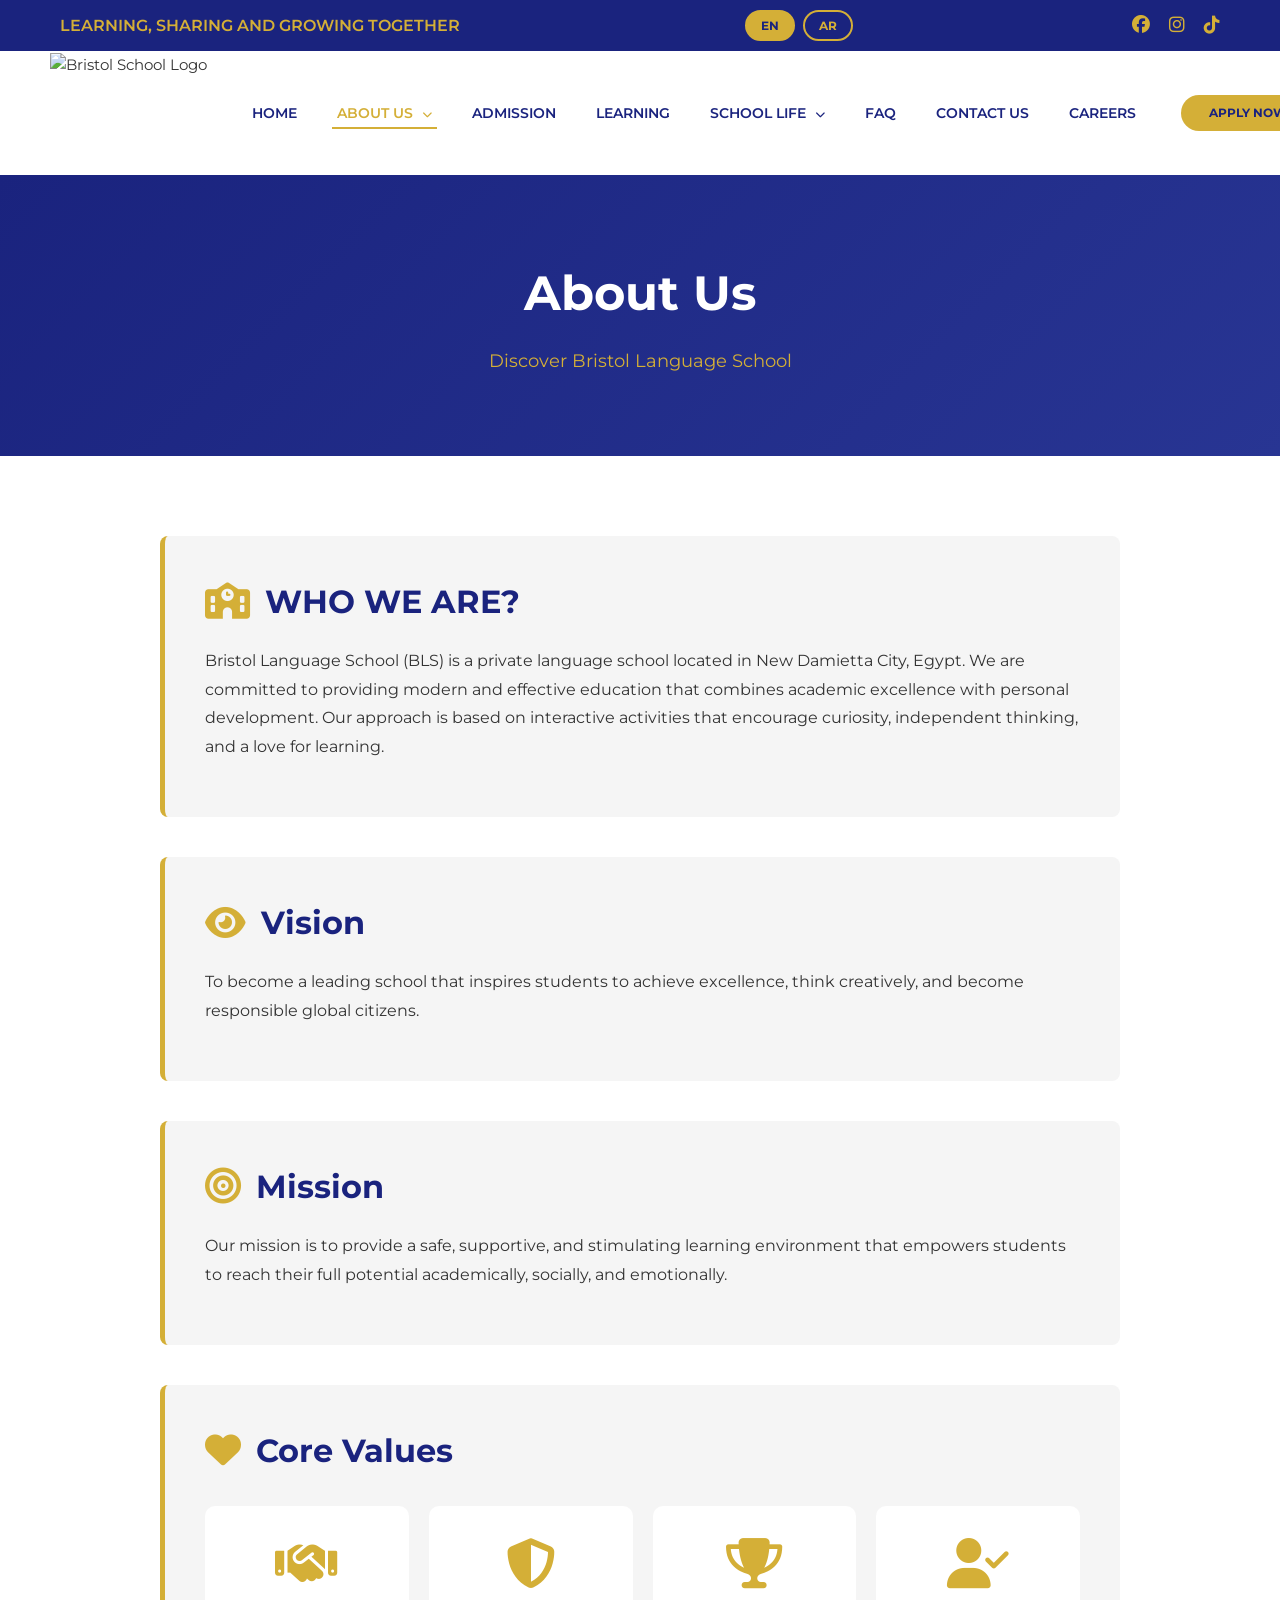
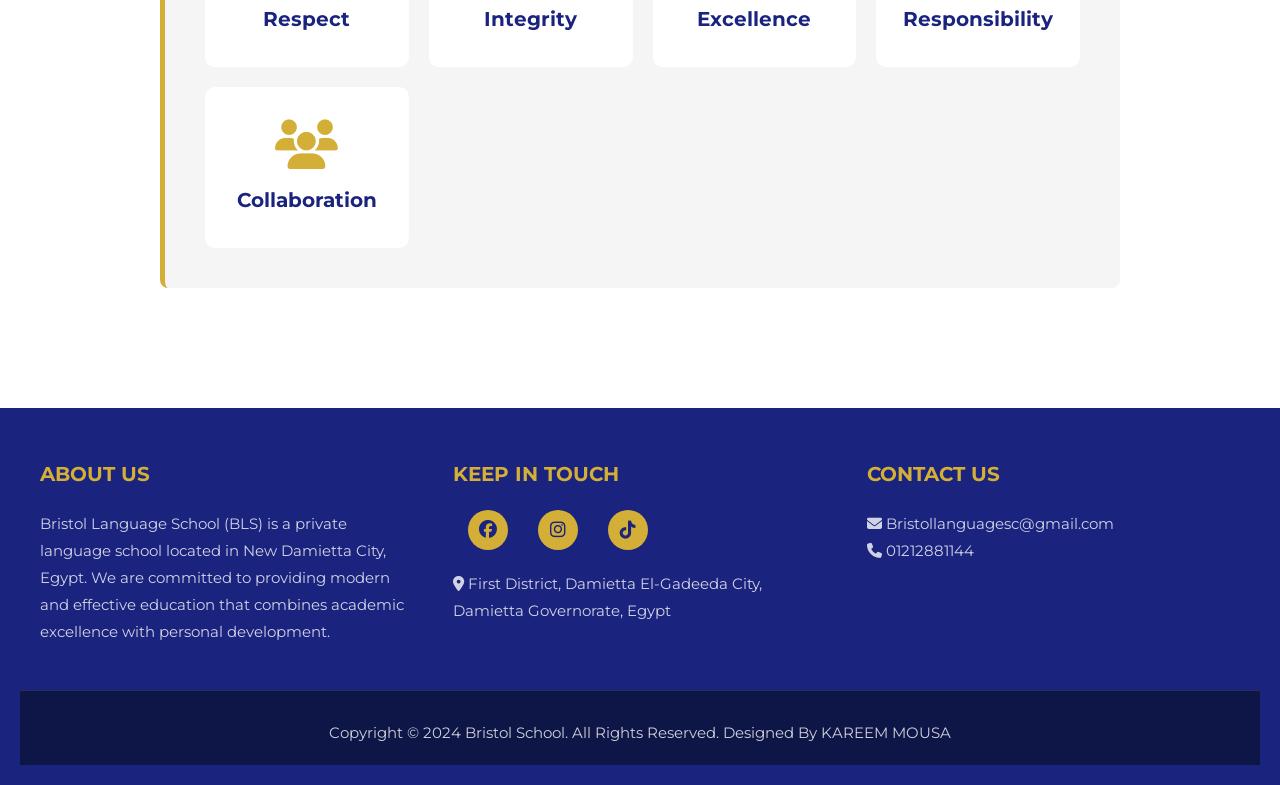
==== about.html @ 505b1758 "Add files via upload" ====
<!DOCTYPE html>
<html lang="en">
<head>
    <link rel="stylesheet" href="rtl_styles.css">
    <meta charset="UTF-8">
    <meta name="viewport" content="width=device-width, initial-scale=1.0">
    <title>About Us - Bristol Language School</title>
    <link rel="icon" type="image/png" href="MY DATA/craiyon_045154_image.png">
    <link rel="stylesheet" href="style.css">
    <link rel="preconnect" href="https://fonts.googleapis.com">
    <link href="https://fonts.googleapis.com/css2?family=Montserrat:wght@400;600;700;900&display=swap" rel="stylesheet">
    <link rel="stylesheet" href="https://cdnjs.cloudflare.com/ajax/libs/font-awesome/6.4.0/css/all.min.css">
    
    <style>
        :root {
            --primary-color: #1a237e;
            --secondary-color: #d4af37;
            --text-color: #333333;
            --light-gray: #f5f5f5;
            --white: #ffffff;
            --main-font: 'Montserrat', Arial, sans-serif;
        }
        * {
            margin: 0;
            padding: 0;
            box-sizing: border-box;
        }
        body {
            font-family: var(--main-font);
            color: var(--text-color);
            line-height: 1.6;
        }
        .top-bar {
            background-color: var(--primary-color);
            color: var(--white);
            padding: 10px 0;
        }
        .top-bar .container {
            max-width: 1200px;
            margin: 0 auto;
            padding: 0 20px;
            display: flex;
            justify-content: space-between;
            align-items: center;
        }
        .slogan {
            font-size: 16px;
            text-transform: uppercase;
            font-weight: 600;
            color: var(--secondary-color);
        }
        .social-links a {
            color: var(--secondary-color);
            margin-left: 15px;
            font-size: 18px;
            transition: color 0.3s;
        }
        .social-links a:hover {
            color: var(--white);
        }
        .header {
            background-color: var(--white);
            position: sticky;
            top: 0;
            z-index: 1000;
        }
        .header, .header *, .header::before, .header::after, .header .container, .header .container::before, .header .container::after {
            border: none !important;
            border-top: none !important;
            border-bottom: none !important;
            box-shadow: none !important;
            outline: none !important;
        }
        .header .container {
            max-width: 1200px;
            margin: 0 auto;
            padding: 2px 10px;
            display: flex;
            justify-content: space-between;
            align-items: center;
            gap: 40px;
        }
        .logo {
            flex-shrink: 0;
            display: flex;
            align-items: center;
        }
        .logo img {
            height: 120px;
            width: auto;
            object-fit: contain;
            transition: transform 0.3s ease;
        }
        .logo img:hover {
            transform: scale(1.05);
        }
        .main-menu {
            flex: 1;
            display: flex;
            justify-content: center;
        }
        .nav-menu {
            display: flex;
            list-style: none;
            gap: 30px;
            margin: 0;
            padding: 0;
            align-items: center;
        }
        .nav-menu li {
            margin: 0;
            padding: 0;
        }
        .nav-menu a {
            text-transform: uppercase;
            font-weight: 600;
            font-size: 14px;
            padding: 10px 5px;
            position: relative;
            color: var(--primary-color);
            white-space: nowrap;
            display: inline-block;
            text-decoration: none;
            transition: color 0.3s;
        }
        .nav-menu a:hover, .nav-menu a.active {
            color: var(--secondary-color);
        }
        .nav-menu a::after {
            content: '';
            position: absolute;
            bottom: 5px;
            left: 0;
            width: 0;
            height: 2px;
            background-color: var(--secondary-color);
            transition: width 0.3s ease;
        }
        .nav-menu a:hover::after, .nav-menu a.active::after {
            width: 100%;
        }
        .dropdown {
            position: relative;
        }
        .dropdown > a i {
            font-size: 10px;
            margin-left: 5px;
            transition: transform 0.3s ease;
        }
        .dropdown:hover > a i {
            transform: rotate(180deg);
        }
        .dropdown-menu {
            position: absolute;
            top: 100%;
            left: 0;
            background-color: var(--white);
            box-shadow: 0 5px 15px rgba(0,0,0,0.15);
            border-radius: 8px;
            min-width: 180px;
            opacity: 0;
            visibility: hidden;
            transform: translateY(-10px);
            transition: all 0.3s ease;
            list-style: none;
            padding: 10px 0;
            margin: 0;
            z-index: 100;
        }
        .dropdown:hover .dropdown-menu {
            opacity: 1;
            visibility: visible;
            transform: translateY(0);
        }
        .dropdown-menu li {
            margin: 0;
        }
        .dropdown-menu a {
            display: block;
            padding: 12px 20px;
            color: var(--primary-color);
            font-size: 13px;
            text-transform: uppercase;
            font-weight: 600;
            transition: all 0.3s ease;
        }
        .dropdown-menu a::after {
            display: none;
        }
        .dropdown-menu a:hover {
            background-color: var(--secondary-color);
            color: var(--primary-color);
            padding-left: 25px;
        }
        .btn-apply {
            background-color: var(--secondary-color);
            color: var(--primary-color);
            padding: 12px 28px;
            border-radius: 200px;
            font-weight: 700;
            font-size: 12px;
            text-transform: uppercase;
            white-space: nowrap;
            flex-shrink: 0;
            display: inline-block;
            line-height: 1;
            text-decoration: none;
            transition: all 0.3s;
        }
        .btn-apply:hover {
            background-color: var(--primary-color);
            color: var(--secondary-color);
            border: 2px solid var(--secondary-color);
            padding: 10px 26px;
        }
        .mobile-menu-toggle {
            display: none;
            background: none;
            border: none;
            font-size: 24px;
            color: var(--primary-color);
            cursor: pointer;
            flex-shrink: 0;
        }
        .menu-overlay {
            position: fixed;
            inset: 0;
            background: rgba(0,0,0,0.5);
            z-index: 998;
            opacity: 0;
            visibility: hidden;
            transition: all 0.3s;
        }
        .menu-overlay.active {
            opacity: 1;
            visibility: visible;
        }
        .page-header {
            background: linear-gradient(135deg, var(--primary-color) 0%, #283593 100%);
            padding: 80px 20px;
            text-align: center;
            color: var(--white);
        }
        .page-header h1 {
            font-size: 48px;
            font-weight: 700;
            margin-bottom: 15px;
        }
        .page-header p {
            font-size: 18px;
            color: var(--secondary-color);
        }
        .about-section {
            padding: 80px 20px;
            background-color: var(--white);
        }
        .container {
            max-width: 1000px;
            margin: 0 auto;
        }
        .content-box {
            background-color: var(--light-gray);
            border-left: 5px solid var(--secondary-color);
            padding: 40px;
            margin-bottom: 40px;
            border-radius: 8px;
            transition: all 0.3s ease;
        }
        .content-box:hover {
            transform: translateX(10px);
            box-shadow: 0 5px 20px rgba(0,0,0,0.1);
        }
        .content-box h2 {
            color: var(--primary-color);
            font-size: 32px;
            margin-bottom: 20px;
            font-weight: 700;
            display: flex;
            align-items: center;
            gap: 15px;
        }
        .content-box h2 i {
            color: var(--secondary-color);
            font-size: 36px;
        }
        .content-box p {
            font-size: 16px;
            line-height: 1.8;
            margin-bottom: 15px;
            color: var(--text-color);
        }
        .values-grid {
            display: grid;
            grid-template-columns: repeat(auto-fit, minmax(200px, 1fr));
            gap: 20px;
            margin-top: 30px;
        }
        .value-item {
            background-color: var(--white);
            padding: 30px 20px;
            border-radius: 10px;
            text-align: center;
            transition: all 0.3s ease;
            border: 2px solid transparent;
        }
        .value-item:hover {
            transform: translateY(-10px);
            border-color: var(--secondary-color);
            box-shadow: 0 10px 25px rgba(0,0,0,0.1);
        }
        .value-item i {
            font-size: 50px;
            color: var(--secondary-color);
            margin-bottom: 15px;
            display: block;
        }
        .value-item h3 {
            color: var(--primary-color);
            font-size: 20px;
            font-weight: 700;
        }
        .footer {
            background-color: var(--primary-color);
            color: var(--white);
            padding: 50px 20px 20px;
        }
        .footer-content {
            max-width: 1200px;
            margin: 0 auto;
            display: grid;
            grid-template-columns: repeat(3, 1fr);
            gap: 40px;
            margin-bottom: 30px;
        }
        .footer-col h4 {
            color: var(--secondary-color);
            font-size: 20px;
            font-weight: 700;
            margin-bottom: 20px;
        }
        .footer-col p {
            color: rgba(255,255,255,0.8);
            line-height: 1.8;
            margin-bottom: 15px;
        }
        .footer-social {
            display: flex;
            gap: 15px;
            margin-top: 20px;
        }
        .footer-social a {
            width: 40px;
            height: 40px;
            background-color: var(--secondary-color);
            color: var(--primary-color);
            display: flex;
            align-items: center;
            justify-content: center;
            border-radius: 50%;
            text-decoration: none;
            transition: all 0.3s;
        }
        .footer-social a:hover {
            background-color: var(--white);
            transform: scale(1.1);
        }
        .footer-bottom {
            text-align: center;
            padding-top: 30px;
            border-top: 1px solid rgba(255,255,255,0.1);
            color: rgba(255,255,255,0.8);
        }
        @media (max-width: 1024px) {
            .main-menu {
                position: fixed;
                top: 0;
                left: -100%;
                width: 280px;
                height: 100vh;
                background-color: var(--white);
                box-shadow: 2px 0 10px rgba(0,0,0,0.3);
                transition: left 0.3s ease;
                z-index: 999;
                overflow-y: auto;
                padding-top: 80px;
                display: block;
            }
            .main-menu.active {
                left: 0;
            }
            .nav-menu {
                flex-direction: column;
                gap: 0;
                width: 100%;
            }
            .nav-menu li {
                width: 100%;
                border-bottom: 1px solid #eee;
            }
            .nav-menu a {
                display: block;
                padding: 15px 20px;
                width: 100%;
            }
            .mobile-menu-toggle {
                display: block;
                z-index: 1001;
            }
            .dropdown-menu {
                position: static;
                opacity: 1;
                visibility: visible;
                transform: none;
                box-shadow: none;
                background: var(--light-gray);
                display: none;
                padding: 0;
                border-radius: 0;
            }
            .dropdown.active .dropdown-menu {
                display: block;
            }
            .dropdown-menu li {
                border-bottom: 1px solid #ddd;
            }
            .dropdown-menu a {
                padding: 12px 20px 12px 40px;
                font-size: 14px;
            }
            .footer-content {
                grid-template-columns: 1fr;
            }
            .values-grid {
                grid-template-columns: 1fr;
            }
        }
        @media (max-width: 768px) {
            .top-bar {
                padding: 8px 0;
            }
            .top-bar .container {
                padding: 0 15px;
                gap: 10px;
            }
            .slogan {
                font-size: 9px;
                white-space: normal;
                line-height: 1.3;
                max-width: 58%;
            }
            .social-links {
                display: flex;
                gap: 5px;
                align-items: center;
            }
            .social-links a {
                font-size: 17px;
                margin-left: 0;
                width: 34px;
                height: 34px;
                display: inline-flex;
                align-items: center;
                justify-content: center;
            }
            .header .container {
                padding: 5px 10px;
            }
            .logo img {
                height: 70px;
            }
            .mobile-menu-toggle {
                font-size: 22px;
            }
            .page-header h1 {
                font-size: 36px;
            }
            .content-box {
                padding: 25px 20px;
            }
            .content-box h2 {
                font-size: 26px;
            }
            .about-section {
                padding: 40px 15px;
            }
        }
    </style>
</head>
<body>
<div class="top-bar">
    <div class="container">
        <div class="slogan" data-translate="topBar.slogan">Learning, Sharing and Growing Together</div>
        <div class="lang-switcher">
            <button class="lang-btn active" data-lang="en">EN</button>
            <button class="lang-btn" data-lang="ar">AR</button>
        </div>
        <div class="social-links">
            <a href="https://www.facebook.com/share/1DAwFXqKfG/?mibextid=wwXIfr" target="_blank"><i class="fab fa-facebook"></i></a>
            <a href="#" target="_blank"><i class="fab fa-instagram"></i></a>
            <a href="https://www.tiktok.com/@bristol.schools?is_from_webapp=1&sender_device=pc" target="_blank"><i class="fab fa-tiktok"></i></a>
        </div>
    </div>
</div>

<header class="header">
    <div class="container">
        <div class="logo">
            <img src="MY DATA/craiyon_045154_image.png" alt="Bristol School Logo">
        </div>
        <nav class="main-menu">
            <ul class="nav-menu">
                <li><a href="index.html" data-translate="nav.home">Home</a></li>
                <li class="dropdown">
                    <a href="about.html" class="active"><span data-translate="nav.about">About Us</span> <i class="fas fa-chevron-down"></i></a>
                    <ul class="dropdown-menu">
                        <li><a href="about.html#who-we-are" data-translate="nav.whoWeAre">Who We Are</a></li>
                        <li><a href="about.html#vision" data-translate="nav.vision">Vision & Mission</a></li>
                        <li><a href="about.html#values" data-translate="nav.values">Core Values</a></li>
                    </ul>
                </li>
                <li><a href="admission.html" data-translate="nav.admission">Admission</a></li>
                <li><a href="learning.html" data-translate="nav.learning">Learning</a></li>
                <li class="dropdown">
                    <a href="#"><span data-translate="nav.schoolLife">School Life</span> <i class="fas fa-chevron-down"></i></a>
                    <ul class="dropdown-menu">
                        <li><a href="gallery.html" data-translate="nav.gallery">Gallery</a></li>
                    </ul>
                </li>
                <li><a href="faq.html" data-translate="nav.faq">FAQ</a></li>
                <li><a href="contact.html" data-translate="nav.contact">Contact Us</a></li>
                <li><a href="careers.html" data-translate="nav.careers">Careers</a></li>
            </ul>
        </nav>
        <a href="admission.html" class="btn-apply" data-translate="nav.applyNow">APPLY NOW</a>
        <button class="mobile-menu-toggle">
            <i class="fas fa-bars"></i>
        </button>
    </div>
</header>

<section class="page-header">
    <h1 data-translate="aboutPage.title">About Us</h1>
    <p data-translate="aboutPage.subtitle">Discover Bristol Language School</p>
</section>

<section class="about-section">
    <div class="container">
        <div id="who-we-are" class="content-box" style="scroll-margin-top: 150px;">
            <h2><i class="fas fa-school"></i> <span data-translate="whoWeAre.title">Who We Are</span></h2>
            <p data-translate="whoWeAre.paragraph1">Bristol Language School (BLS) is a leading educational institution located in New Damietta City, Egypt. We are dedicated to providing high-quality education that nurtures academic excellence, character development, and global awareness.</p>
        </div>

        <div id="vision" class="content-box" style="scroll-margin-top: 150px;">
            <h2><i class="fas fa-eye"></i> <span data-translate="aboutPage.visionTitle">Vision</span></h2>
            <p data-translate="aboutPage.visionText">To become a leading school that inspires students to achieve excellence, think creatively, and become responsible global citizens.</p>
        </div>

        <div class="content-box">
            <h2><i class="fas fa-bullseye"></i> <span data-translate="aboutPage.missionTitle">Mission</span></h2>
            <p data-translate="aboutPage.missionText">Our mission is to provide a safe, supportive, and stimulating learning environment that empowers students to reach their full potential academically, socially, and emotionally.</p>
        </div>

        <div id="values" class="content-box">
            <h2><i class="fas fa-heart"></i> <span data-translate="aboutPage.valuesTitle">Core Values</span></h2>
            <div class="values-grid">
                <div class="value-item">
                    <i class="fas fa-handshake"></i>
                    <h3 data-translate="aboutPage.respect">Respect</h3>
                </div>
                <div class="value-item">
                    <i class="fas fa-shield-alt"></i>
                    <h3 data-translate="aboutPage.integrity">Integrity</h3>
                </div>
                <div class="value-item">
                    <i class="fas fa-trophy"></i>
                    <h3 data-translate="aboutPage.excellence">Excellence</h3>
                </div>
                <div class="value-item">
                    <i class="fas fa-user-check"></i>
                    <h3 data-translate="aboutPage.responsibility">Responsibility</h3>
                </div>
                <div class="value-item">
                    <i class="fas fa-users"></i>
                    <h3 data-translate="aboutPage.collaboration">Collaboration</h3>
                </div>
            </div>
        </div>
    </div>
</section>

<footer class="footer">
    <div class="footer-content">
        <div class="footer-col">
            <h4 data-translate="footer.aboutTitle">ABOUT US</h4>
            <p data-translate="footer.aboutText">Bristol Language School (BLS) is a private language school located in New Damietta City, Egypt. We are committed to providing modern and effective education that combines academic excellence with personal development.</p>
        </div>
        <div class="footer-col">
            <h4 data-translate="footer.keepInTouch">KEEP IN TOUCH</h4>
            <div class="footer-social">
                <a href="https://www.facebook.com/share/1DAwFXqKfG/?mibextid=wwXIfr"><i class="fab fa-facebook"></i></a>
                <a href="#"><i class="fab fa-instagram"></i></a>
                <a href="https://www.tiktok.com/@bristol.schools?is_from_webapp=1&sender_device=pc"><i class="fab fa-tiktok"></i></a>
            </div>
            <p style="margin-top: 20px;">
                <i class="fas fa-map-marker-alt"></i> First District, Damietta El-Gadeeda City, Damietta Governorate, Egypt
            </p>
        </div>
        <div class="footer-col">
            <h4 data-translate="footer.contactTitle">CONTACT US</h4>
            <p>
                <i class="fas fa-envelope"></i> Bristollanguagesc@gmail.com<br>
                <i class="fas fa-phone"></i> 01212881144
            </p>
        </div>
    </div>
    <div class="footer-bottom">
        <p data-translate="footer.copyright">Copyright © 2024 Bristol School. All Rights Reserved. Designed By KAREEM MOUSA</p>
    </div>
</footer>

<a href="index.html" class="back-to-home">
    <i class="fas fa-home"></i>
</a>

<a href="#" class="back-to-top">
    <i class="fas fa-chevron-up"></i>
</a>

<div class="menu-overlay"></div>

<script src="script.js"></script>
<script src="translations_file.js"></script>
<script src="language_switcher.js"></script>
</body>
</html>
---- rtl_styles.css ----
/* rtl-styles.css - دعم اللغة العربية (RTL) */

/* ====================================
   Language Switcher Button
   ==================================== */
.lang-switcher {
    display: flex;
    gap: 8px;
    align-items: center;
    margin-left: 20px;
}

.lang-btn {
    background-color: transparent;
    border: 2px solid var(--secondary-color);
    color: var(--secondary-color);
    padding: 6px 14px;
    border-radius: 20px;
    font-weight: 700;
    font-size: 12px;
    cursor: pointer;
    transition: all 0.3s;
    text-transform: uppercase;
    font-family: var(--main-font);
}

.lang-btn:hover {
    background-color: var(--secondary-color);
    color: var(--primary-color);
}

.lang-btn.active {
    background-color: var(--secondary-color);
    color: var(--primary-color);
}

/* ====================================
   RTL General Styles
   ==================================== */
body.rtl {
    direction: rtl;
    text-align: right;
}

/* RTL - Hero Section */
body.rtl .hero-slider .center-text {
    text-align: center;
}

body.rtl .hero-slider h1,
body.rtl .hero-slider h2,
body.rtl .hero-slider h3 {
    text-align: center;
}

body.rtl .hero-slider .subtitle,
body.rtl .hero-slider .year {
    text-align: center;
}

/* RTL - Page Headers */
body.rtl .page-header {
    text-align: center;
}

body.rtl .page-header h1,
body.rtl .page-header p {
    text-align: center;
}

/* RTL - Intro Sections */
body.rtl .intro-section {
    text-align: center;
}

body.rtl .intro-text {
    text-align: center;
}

/* RTL - Header & Navigation */
body.rtl .header .container {
    flex-direction: row-reverse;
}

/* القائمة تبدأ من اليمين بدون عكس الترتيب */
body.rtl .main-menu ul,
body.rtl .nav-menu,
body.rtl ul.nav-menu,
body.rtl .main-menu > ul {
    /* إلغاء العكس - القائمة تبقى بنفس الترتيب */
    flex-direction: row;
}

body.rtl .main-menu {
    direction: rtl;
    /* محاذاة النص لليمين */
    text-align: right;
}

body.rtl .social-links a {
    margin-left: 0;
    margin-right: 15px;
}

body.rtl .dropdown-menu {
    left: auto;
    right: 0;
}

body.rtl .dropdown-menu a {
    text-align: right;
    padding-right: 20px;
    padding-left: 12px;
}

body.rtl .dropdown-menu a:hover {
    padding-right: 25px;
    padding-left: 12px;
}

body.rtl .dropdown > a i {
    margin-left: 5px;
    margin-right: 0;
}

body.rtl .lang-switcher {
    margin-left: 0;
    margin-right: 20px;
}

/* RTL - Top Bar */
body.rtl .top-bar .container {
    flex-direction: row-reverse;
}

/* ترتيب عناصر Top Bar في العربي */
body.rtl .top-bar .social-links {
    order: 1;
}

body.rtl .top-bar .slogan {
    order: 2;
}

body.rtl .top-bar .lang-switcher {
    order: 3;
}

/* RTL - Footer */
body.rtl .footer-widgets .container {
    direction: rtl;
}

body.rtl .footer-col {
    text-align: right;
}

body.rtl .footer-col h4 {
    text-align: right;
}

body.rtl .footer-col p {
    text-align: right;
}

body.rtl .footer-col .address {
    text-align: right;
}

body.rtl .footer-col p i {
    margin-right: 0;
    margin-left: 10px;
}

body.rtl .address i {
    margin-right: 0;
    margin-left: 8px;
}

body.rtl .footer-bottom .container {
    flex-direction: row-reverse;
}

body.rtl .footer-bottom p {
    text-align: right;
}

body.rtl .footer-social a {
    margin-left: 0;
    margin-right: 15px;
}

body.rtl .social-icons {
    flex-direction: row-reverse;
    justify-content: flex-end;
}

/* RTL - Info Sections */
body.rtl .info-content {
    text-align: right;
}

body.rtl .info-text {
    text-align: right;
}

body.rtl .info-text h2 {
    text-align: right;
}

body.rtl .location-details {
    text-align: right;
}

body.rtl .location-item {
    /* الأيقونة على اليمين والنص على الشمال */
    flex-direction: row;
    text-align: right;
}

body.rtl .location-item div {
    text-align: right;
}

body.rtl .location-item h4 {
    text-align: right;
}

body.rtl .location-item p {
    text-align: right;
}

body.rtl .location-item i {
    /* الأيقونة على اليمين */
    margin-right: 0;
    margin-left: 20px;
    order: 2;
}

body.rtl .location-item > div {
    order: 1;
    flex: 1;
}

body.rtl .location-item:hover {
    transform: translateX(-10px);
}

body.rtl .content-box:hover {
    transform: translateX(-10px);
}

body.rtl .content-box {
    border-left: none;
    border-right: 5px solid var(--secondary-color);
}

body.rtl .info-box {
    border-left: none;
    border-right: 4px solid var(--secondary-color);
    text-align: right;
}

/* RTL - Feature Items */
body.rtl .feature-item {
    text-align: center;
}

body.rtl .who-features {
    text-align: center;
}

body.rtl .who-content {
    text-align: right;
}

body.rtl .who-content p {
    text-align: right;
}

body.rtl .about-intro {
    text-align: center;
}

body.rtl .section-title {
    text-align: center;
}

body.rtl .method-item {
    flex-direction: row-reverse;
    text-align: right;
    border-left: none;
    border-right: 4px solid var(--secondary-color);
}

body.rtl .method-item:hover {
    transform: translateX(-10px);
}

/* RTL - Value Items */
body.rtl .value-item {
    text-align: center;
}

/* RTL - Forms */
body.rtl .form-group {
    text-align: right;
}

body.rtl .form-group label {
    text-align: right;
}

body.rtl .form-group input,
body.rtl .form-group textarea,
body.rtl .form-group select {
    text-align: right;
    direction: rtl;
}

body.rtl .form-group label .required {
    margin-left: 0;
    margin-right: 3px;
}

/* RTL - Buttons */
body.rtl .slide-buttons {
    flex-direction: row-reverse;
    justify-content: center;
}

body.rtl .cta-buttons {
    flex-direction: row-reverse;
    justify-content: center;
}

body.rtl .btn i {
    margin-left: 0;
    margin-right: 10px;
}

body.rtl .btn-cta i,
body.rtl .btn-secondary i,
body.rtl .submit-btn i {
    margin-left: 0;
    margin-right: 10px;
}

body.rtl .btn-apply {
    text-align: center;
}

body.rtl .buttons-container {
    flex-direction: row-reverse;
    justify-content: center;
}

/* RTL - Gallery & Images */
body.rtl .gallery-categories {
    flex-direction: row-reverse;
    justify-content: center;
}

body.rtl .category-btn {
    text-align: center;
}

body.rtl .gallery-item {
    text-align: center;
}

body.rtl .faq-categories {
    flex-direction: row-reverse;
    justify-content: center;
}

body.rtl .category-tab {
    text-align: center;
}

/* RTL - Assessment List */
body.rtl .assessment-list li {
    flex-direction: row-reverse;
    text-align: right;
}

body.rtl .assessment-list li:hover {
    transform: translateX(-10px);
}

/* RTL - Info Card */
body.rtl .info-card {
    /* الأيقونة على اليمين والنص على الشمال */
    flex-direction: row;
    text-align: right;
}

body.rtl .info-card .info-icon {
    order: 2;
    margin-left: 20px;
    margin-right: 0;
}

body.rtl .info-card .info-content {
    order: 1;
    flex: 1;
}

body.rtl .info-card:hover {
    transform: translateX(-10px);
}

/* RTL - Subject Cards */
body.rtl .subject-card {
    text-align: center;
}

/* RTL - Stage Cards */
body.rtl .stage-card {
    text-align: center;
}

/* RTL - Position Cards */
body.rtl .position-card {
    text-align: center;
}

body.rtl .position-card .requirements li::before {
    margin-left: 5px;
    margin-right: 0;
}

/* RTL - FAQ Items */
body.rtl .faq-question {
    flex-direction: row-reverse;
}

body.rtl .faq-question h3 {
    text-align: right;
}

body.rtl .faq-icon {
    margin-right: 0;
    margin-left: auto;
}

body.rtl .faq-answer-content {
    text-align: right;
}

body.rtl .faq-answer-content p {
    text-align: right;
}

body.rtl .faq-answer-content ul {
    margin-left: 0;
    margin-right: 20px;
}

body.rtl .faq-answer-content ul li {
    text-align: right;
}

body.rtl .faq-cta {
    text-align: center;
}

body.rtl .faq-cta h2,
body.rtl .faq-cta p {
    text-align: center;
}

/* RTL - Back Buttons */
body.rtl .back-to-top {
    right: auto;
    left: 30px;
}

body.rtl .back-to-home {
    right: auto;
    left: 90px;
}

/* RTL - File Upload */
body.rtl .file-upload-label {
    flex-direction: row-reverse;
}

/* RTL - Checkbox */
body.rtl .checkbox-group {
    flex-direction: row-reverse;
    text-align: right;
}

/* RTL - Thank You Pages */
body.rtl .info-box ul,
body.rtl .info-box li {
    text-align: right;
    direction: rtl;
}

body.rtl .info-box li {
    flex-direction: row-reverse;
}

body.rtl .info-box h3 {
    flex-direction: row-reverse;
    justify-content: flex-start;
}

body.rtl .info-box h3 i {
    margin-right: 0;
    margin-left: 8px;
}

body.rtl .info-box li i {
    margin-right: 0;
    margin-left: 10px;
}

body.rtl .highlight-box p {
    flex-direction: row-reverse;
}

body.rtl .thank-you-container {
    text-align: center;
}

body.rtl .thank-you-container h1,
body.rtl .thank-you-container .subtitle {
    text-align: center;
}

body.rtl .thank-you-container p {
    text-align: center;
}

/* RTL - Location Section Grid */
body.rtl .location-section .info-content {
    direction: rtl;
    /* عكس ترتيب الـ grid - الخريطة تيجي الأول (يمين) والنص يجي تاني (شمال) */
}

body.rtl .location-section .info-text {
    order: 2;
}

body.rtl .location-section .map-container {
    order: 1;
}

/* RTL - Mobile Menu */
@media (max-width: 1024px) {
    body.rtl .main-menu {
        left: auto;
        right: -100%;
        box-shadow: -2px 0 10px rgba(0,0,0,0.3);
    }
    
    body.rtl .main-menu.active {
        left: auto;
        right: 0;
    }
    
    body.rtl .nav-menu,
    body.rtl .main-menu ul,
    body.rtl .main-menu > ul {
        flex-direction: column;
        display: flex !important;
        width: 100%;
    }
    
    body.rtl .main-menu li {
        width: 100%;
    }
    
    body.rtl .main-menu a {
        text-align: right;
        padding-right: 20px;
        padding-left: 15px;
    }
    
    body.rtl .dropdown-menu {
        text-align: right;
    }
    
    body.rtl .dropdown-menu a {
        padding-right: 40px;
        padding-left: 20px;
        text-align: right;
    }
    
    body.rtl .mobile-menu-toggle {
        order: -1;
    }
    
    body.rtl .logo {
        order: 1;
    }
    
    body.rtl .btn-apply {
        order: 0;
    }
    
    /* إصلاح ترتيب النص والأيقونة في الـ dropdown */
    body.rtl .dropdown > a {
        display: flex;
        justify-content: space-between;
        align-items: center;
        flex-direction: row-reverse;
        text-align: right;
    }
    
    body.rtl .dropdown > a span {
        flex: 1;
        text-align: right;
    }
    
    body.rtl .dropdown > a i {
        margin-left: 0;
        margin-right: 10px;
        flex-shrink: 0;
    }
    
    /* Apply Now button في الموبايل */
    body.rtl .btn-apply.mobile-only {
        text-align: center;
        margin: 20px;
    }
}

/* RTL - Mobile Specific */
@media (max-width: 768px) {
    body.rtl .back-to-top {
        left: 20px;
        right: auto;
    }
    
    body.rtl .back-to-home {
        left: 75px;
        right: auto;
    }
    
    body.rtl .social-links {
        flex-direction: row-reverse;
    }
    
    body.rtl .footer-bottom .container {
        flex-direction: column;
        text-align: center;
    }
    
    body.rtl .footer-bottom p {
        text-align: center;
    }
    
    body.rtl .footer-social {
        justify-content: center;
    }
    
    body.rtl .footer-col {
        text-align: center;
    }
    
    body.rtl .footer-col h4,
    body.rtl .footer-col p {
        text-align: center;
    }
    
    body.rtl .social-icons {
        justify-content: center;
    }
}

/* ====================================
   RTL - Form Placeholders & Inputs
   ==================================== */
body.rtl input::placeholder,
body.rtl textarea::placeholder,
body.rtl select::placeholder {
    text-align: right;
}

/* RTL - Better Touch Targets for Mobile */
@media (max-width: 768px) {
    body.rtl .btn,
    body.rtl .lang-btn,
    body.rtl button {
        min-height: 44px;
        min-width: 44px;
    }
}
---- style.css ----
/* ====================================
   CSS Variables
   ==================================== */
:root {
    --primary-color: #1a237e;
    --secondary-color: #d4af37;
    --text-color: #333333;
    --light-gray: #f5f5f5;
    --dark-gray: #262626;
    --white: #ffffff;
    --main-font: 'Montserrat', Arial, sans-serif;
}

/* ====================================
   Reset & Base
   ==================================== */
* {
    margin: 0;
    padding: 0;
    box-sizing: border-box;
}

body {
    font-family: var(--main-font);
    color: var(--text-color);
    line-height: 1.6;
    font-size: 15px;
}

.container {
    max-width: 1200px;
    margin: 0 auto;
    padding: 0 20px;
}

img {
    max-width: 100%;
    height: auto;
}

a {
    text-decoration: none;
    color: inherit;
    transition: all 0.3s ease;
}

/* ====================================
   Top Bar
   ==================================== */
.top-bar {
    background-color: var(--primary-color);
    color: var(--white);
    padding: 10px 0;
}

.top-bar .container {
    display: flex;
    justify-content: space-between;
    align-items: center;
}

.slogan {
    font-size: 16px;
    text-transform: uppercase;
    font-weight: 600;
    color: var(--secondary-color);
}

.social-links a {
    color: var(--secondary-color);
    margin-left: 15px;
    font-size: 18px;
}

.social-links a:hover {
    color: var(--white);
}

/* ====================================
   Header
   ==================================== */
.header {
    background-color: var(--white);
    box-shadow: 0 2px 5px rgba(0,0,0,0.1);
    position: sticky;
    top: 0;
    z-index: 1000;
}

.header .container {
    display: flex;
    justify-content: space-between;
    align-items: center;
    padding: 2px 10px;
    gap: 40px;
}

.logo {
    flex-shrink: 0;
    display: flex;
    align-items: center;
}

.logo img {
    height: 120px;
    width: auto;
    object-fit: contain;
    transition: transform 0.3s ease;
}

.logo img:hover {
    transform: scale(1.05);
}

/* Main Menu */
.main-menu {
    flex: 1;
    display: flex;
    justify-content: center;
}

.main-menu ul {
    display: flex;
    list-style: none;
    gap: 30px;
    margin: 0;
    padding: 0;
    align-items: center;
}

.main-menu li {
    margin: 0;
    padding: 0;
}

.main-menu a {
    text-transform: uppercase;
    font-weight: 600;
    font-size: 14px;
    padding: 10px 5px;
    position: relative;
    color: var(--primary-color);
    white-space: nowrap;
    display: inline-block;
}

.main-menu a:hover,
.main-menu a.active {
    color: var(--secondary-color);
}

.main-menu a::after {
    content: '';
    position: absolute;
    bottom: 5px;
    left: 0;
    width: 0;
    height: 2px;
    background-color: var(--secondary-color);
    transition: width 0.3s ease;
}

.main-menu a:hover::after,
.main-menu a.active::after {
    width: 100%;
}

/* Dropdown Menu */
.dropdown {
    position: relative;
}

.dropdown > a i {
    font-size: 10px;
    margin-left: 5px;
    transition: transform 0.3s ease;
}

.dropdown:hover > a i {
    transform: rotate(180deg);
}

.dropdown-menu {
    position: absolute;
    top: 100%;
    left: 0;
    background-color: var(--white);
    box-shadow: 0 5px 15px rgba(0,0,0,0.15);
    border-radius: 8px;
    min-width: 180px;
    opacity: 0;
    visibility: hidden;
    transform: translateY(-10px);
    transition: all 0.3s ease;
    list-style: none;
    padding: 10px 0;
    margin: 0;
    z-index: 100;
}

.dropdown:hover .dropdown-menu {
    opacity: 1;
    visibility: visible;
    transform: translateY(0);
}

.dropdown-menu li {
    margin: 0;
}

.dropdown-menu a {
    display: block;
    padding: 12px 20px;
    color: var(--primary-color);
    font-size: 13px;
    text-transform: uppercase;
    font-weight: 600;
    transition: all 0.3s ease;
}

.dropdown-menu a::after {
    display: none;
}

.dropdown-menu a:hover {
    background-color: var(--secondary-color);
    color: var(--primary-color);
    padding-left: 25px;
}

/* Apply Button */
.btn-apply {
    background-color: var(--secondary-color);
    color: var(--primary-color);
    padding: 12px 28px;
    border-radius: 200px;
    font-weight: 700;
    font-size: 12px;
    text-transform: uppercase;
    white-space: nowrap;
    flex-shrink: 0;
    display: inline-block;
    line-height: 1;
}

.btn-apply:hover {
    background-color: var(--primary-color);
    color: var(--secondary-color);
    border: 2px solid var(--secondary-color);
    padding: 10px 26px;
}

.btn-apply.mobile-only {
    display: none;
}

.btn-apply.desktop-only {
    display: inline-block;
}

/* Mobile Menu Toggle */
.mobile-menu-toggle {
    display: none;
    background: none;
    border: none;
    font-size: 24px;
    color: var(--primary-color);
    cursor: pointer;
    flex-shrink: 0;
}

/* Menu Overlay */
.menu-overlay {
    position: fixed;
    inset: 0;
    background: rgba(0,0,0,0.5);
    z-index: 998;
    opacity: 0;
    visibility: hidden;
    transition: all 0.3s;
}

.menu-overlay.active {
    opacity: 1;
    visibility: visible;
}

/* ====================================
   Hero Slider with Video
   ==================================== */
.hero-slider {
    position: relative;
    height: 700px;
    overflow: hidden;
}

.slide {
    position: absolute;
    width: 100%;
    height: 100%;
    opacity: 0;
    transition: opacity 1s ease;
}

.slide.active {
    opacity: 1;
}

.slide img {
    width: 100%;
    height: 100%;
    object-fit: cover;
}

.hero-video {
    position: absolute;
    top: 0;
    left: 0;
    width: 100%;
    height: 100%;
    object-fit: cover;
}

.video-overlay {
    position: absolute;
    top: 0;
    left: 0;
    width: 100%;
    height: 100%;
    background: linear-gradient(to bottom, rgba(26, 35, 126, 0.5), rgba(26, 35, 126, 0.7));
}

.slide-content {
    position: absolute;
    top: 50%;
    left: 50%;
    transform: translate(-50%, -50%);
    text-align: center;
    color: var(--white);
    width: 95%;
    max-width: 900px;
}

.center-text h2 {
    font-size: 21px;
    font-weight: 600;
    text-transform: uppercase;
    border-bottom: 3px solid var(--secondary-color);
    display: inline-block;
    padding-bottom: 10px;
    margin-bottom: 15px;
    color: var(--secondary-color);
}

.center-text h1 {
    font-size: 82px;
    font-weight: 900;
    line-height: 1;
    margin-bottom: 10px;
    text-shadow: 2px 2px 8px rgba(0,0,0,0.5);
    color: var(--white);
}

.center-text h3 {
    font-size: 35px;
    font-weight: 600;
    margin-bottom: 20px;
    color: var(--white);
}

.center-text .year {
    font-size: 33px;
    font-weight: 900;
    color: var(--primary-color);
    background-color: var(--secondary-color);
    display: inline-block;
    padding: 10px 30px;
    margin-bottom: 15px;
    border-radius: 10px;
}

.center-text .subtitle {
    font-size: 16px;
    font-weight: 600;
    margin-bottom: 25px;
    text-shadow: 1px 1px 4px rgba(0,0,0,0.5);
    color: var(--secondary-color);
}

.slide-buttons {
    display: flex;
    gap: 15px;
    justify-content: center;
    flex-wrap: wrap;
}

.btn-secondary {
    background-color: transparent;
    color: var(--white);
    border: 2px solid var(--secondary-color);
    padding: 12px 30px;
    border-radius: 50px;
    font-weight: 700;
    text-transform: uppercase;
    display: inline-flex;
    align-items: center;
    gap: 10px;
}

.btn-secondary:hover {
    background-color: var(--secondary-color);
    color: var(--primary-color);
    border-color: var(--secondary-color);
    transform: translateY(-2px);
    box-shadow: 0 5px 15px rgba(0,0,0,0.3);
}

/* Slider Dots */
.slider-dots {
    position: absolute;
    bottom: 30px;
    left: 50%;
    transform: translateX(-50%);
    display: flex;
    gap: 10px;
}

.dot {
    width: 12px;
    height: 12px;
    border-radius: 50%;
    background-color: rgba(255,255,255,0.5);
    cursor: pointer;
    transition: background-color 0.3s;
    border: 2px solid var(--secondary-color);
}

.dot.active,
.dot:hover {
    background-color: var(--secondary-color);
}

/* ====================================
   About Intro
   ==================================== */
.about-intro {
    background: linear-gradient(135deg, var(--primary-color) 0%, #283593 100%);
    padding: 60px 20px;
    text-align: center;
}

.about-intro .icon {
    font-size: 60px;
    color: var(--secondary-color);
    margin-bottom: 20px;
}

.about-intro h2 {
    font-size: 30px;
    font-weight: 700;
    color: var(--white);
    margin-bottom: 10px;
}

.about-intro h4 {
    font-size: 21px;
    font-weight: 500;
    color: var(--secondary-color);
}

/* ====================================
   Info Sections
   ==================================== */
.info-section {
    padding: 80px 20px;
    background-color: var(--white);
}

.info-section:nth-child(even) {
    background-color: var(--light-gray);
}

.section-title {
    font-size: 48px;
    font-weight: 700;
    color: var(--primary-color);
    margin-bottom: 50px;
    text-align: center;
    position: relative;
    display: inline-block;
    width: 100%;
}

.section-title::after {
    content: '';
    position: absolute;
    bottom: -10px;
    left: 50%;
    transform: translateX(-50%);
    width: 100px;
    height: 4px;
    background-color: var(--secondary-color);
}

/* Who We Are - Static Image */
.who-static-image {
    margin-bottom: 30px;
    border-radius: 15px;
    overflow: hidden;
    box-shadow: 0 10px 30px rgba(0,0,0,0.15);
}

.who-static-image img {
    width: 100%;
    height: auto;
    display: block;
}

/* Who We Are - Content */
.who-content {
    max-width: 900px;
    margin: 0 auto 50px;
    text-align: center;
    padding: 0 20px;
}

.who-content p {
    font-size: 16px;
    line-height: 1.8;
    margin-bottom: 20px;
    color: var(--text-color);
}

/* Who We Are - Slider - UPDATED FOR BETTER MOBILE & DESKTOP */
.who-slider {
    position: relative;
    border-radius: 15px;
    overflow: hidden;
    box-shadow: 0 10px 30px rgba(0,0,0,0.15);
    background-color: var(--primary-color);
    max-width: 900px;
    margin: 0 auto 50px;
    height: 600px; /* تقليل الارتفاع على الديسكتوب */
}

.who-slider-wrapper {
    position: relative;
    width: 100%;
    height: 100%;
}

.who-slide {
    position: absolute;
    top: 0;
    left: 0;
    width: 100%;
    height: 100%;
    opacity: 0;
    visibility: hidden;
    transition: opacity 1.2s ease-in-out, visibility 0s 1.2s; /* تبطيء الانتقال */
    z-index: 1;
}

.who-slide.active {
    opacity: 1;
    visibility: visible;
    transition: opacity 1.2s ease-in-out, visibility 0s 0s;
    z-index: 2;
}

.who-slide img {
    width: 100%;
    height: 100%;
    object-fit: contain;
    display: block;
}

.who-slider-dots {
    position: absolute;
    bottom: 20px;
    left: 50%;
    transform: translateX(-50%);
    display: flex;
    gap: 10px;
    z-index: 10;
}

.who-dot {
    width: 14px;
    height: 14px;
    border-radius: 50%;
    background-color: rgba(255, 255, 255, 0.5);
    border: 2px solid var(--secondary-color);
    cursor: pointer;
    transition: all 0.3s ease;
}

.who-dot:hover,
.who-dot.active {
    background-color: var(--secondary-color);
    transform: scale(1.3);
    box-shadow: 0 0 10px var(--secondary-color);
}

/* Who We Are - Features */
.who-features {
    display: grid;
    grid-template-columns: repeat(3, 1fr);
    gap: 25px;
    margin-top: 50px;
}

.feature-item {
    text-align: center;
    padding: 30px 20px;
    background-color: var(--light-gray);
    border-radius: 10px;
    transition: all 0.4s ease;
    border: 2px solid transparent;
}

.feature-item:hover {
    transform: translateY(-10px);
    box-shadow: 0 10px 25px rgba(0,0,0,0.1);
    border-color: var(--secondary-color);
    background-color: var(--white);
}

.feature-item i {
    font-size: 45px;
    color: var(--secondary-color);
    margin-bottom: 15px;
    display: block;
    transition: all 0.3s ease;
}

.feature-item:hover i {
    transform: scale(1.1);
    color: var(--primary-color);
}

.feature-item h4 {
    font-size: 18px;
    font-weight: 700;
    color: var(--primary-color);
    margin-bottom: 10px;
}

.feature-item p {
    font-size: 14px;
    line-height: 1.6;
    color: var(--text-color);
    margin: 0;
}

/* ====================================
   Location Section
   ==================================== */
.location-section .info-content {
    display: grid;
    grid-template-columns: 1fr 1fr;
    gap: 40px;
    align-items: start;
}

.info-text {
    display: flex;
    flex-direction: column;
    justify-content: flex-start;
}

.info-text h2 {
    font-size: 48px;
    font-weight: 700;
    color: var(--primary-color);
    margin-bottom: 30px;
}

.location-details {
    margin-top: 30px;
}

.location-item {
    display: flex;
    gap: 20px;
    margin-bottom: 25px;
    padding: 20px;
    background-color: var(--light-gray);
    border-radius: 10px;
    box-shadow: 0 3px 10px rgba(0,0,0,0.08);
    transition: all 0.3s ease;
}

.location-item:hover {
    transform: translateX(10px);
    box-shadow: 0 5px 20px rgba(0,0,0,0.12);
}

.location-item i {
    font-size: 28px;
    color: var(--secondary-color);
    min-width: 30px;
}

.location-item h4 {
    color: var(--primary-color);
    font-size: 18px;
    font-weight: 700;
    margin-bottom: 5px;
}

.location-item p {
    margin: 0;
    font-size: 15px;
    line-height: 1.6;
}

/* Map Container */
.map-container {
    position: relative;
    border-radius: 15px;
    overflow: hidden;
    box-shadow: 0 10px 30px rgba(0,0,0,0.15);
    background-color: var(--light-gray);
    min-height: 500px;
    width: 100%;
}

.map-container iframe {
    display: block;
    width: 100%;
    height: 100%;
    min-height: 500px;
}

.map-container:hover {
    box-shadow: 0 15px 40px rgba(0,0,0,0.2);
}

/* ====================================
   Footer
   ==================================== */
.footer-widgets {
    background-color: var(--primary-color);
    padding: 50px 20px;
}

.footer-widgets .container {
    display: grid;
    grid-template-columns: repeat(3, 1fr);
    gap: 40px;
}

.footer-col h4 {
    color: var(--secondary-color);
    font-size: 27px;
    font-weight: 900;
    margin-bottom: 20px;
}

.footer-col p {
    color: rgba(255,255,255,0.8);
    line-height: 1.8;
    margin-bottom: 15px;
}

.social-icons {
    display: flex;
    gap: 15px;
    margin-bottom: 20px;
}

.social-icons a {
    width: 40px;
    height: 40px;
    background-color: var(--secondary-color);
    color: var(--primary-color);
    display: flex;
    align-items: center;
    justify-content: center;
    border-radius: 50%;
    font-size: 18px;
}

.social-icons a:hover {
    background-color: var(--white);
    transform: scale(1.1);
}

.footer-bottom {
    background-color: #0d1647;
    color: var(--white);
    padding: 20px;
    text-align: center;
}

.footer-bottom .container {
    display: flex;
    justify-content: space-between;
    align-items: center;
}

.footer-social a {
    color: var(--secondary-color);
    margin-left: 15px;
    font-size: 18px;
}

.footer-social a:hover {
    color: var(--white);
}

/* ====================================
   Scroll Animations
   ==================================== */
.scroll-animate {
    opacity: 0;
    transform: translateY(50px);
    transition: all 0.8s cubic-bezier(0.4, 0, 0.2, 1);
}

.scroll-animate.animate-in {
    opacity: 1;
    transform: translateY(0);
}

.about-intro .icon.scroll-animate {
    transform: scale(0) rotate(-180deg);
    transition: all 1s cubic-bezier(0.34, 1.56, 0.64, 1);
}

.about-intro .icon.scroll-animate.animate-in {
    transform: scale(1) rotate(0deg);
}

/* ====================================
   Back to Top Button - UPDATED FOR MOBILE
   ==================================== */
.back-to-top {
    position: fixed;
    bottom: 30px;
    right: 30px;
    background-color: var(--secondary-color);
    color: var(--primary-color);
    width: 50px;
    height: 50px;
    display: flex;
    align-items: center;
    justify-content: center;
    border-radius: 50%;
    font-size: 20px;
    opacity: 0;
    visibility: hidden;
    transition: all 0.3s;
    box-shadow: 0 4px 10px rgba(0,0,0,0.2);
    z-index: 999;
}

.back-to-top.show {
    opacity: 1;
    visibility: visible;
}

.back-to-top:hover {
    background-color: var(--primary-color);
    color: var(--secondary-color);
    transform: translateY(-5px);
}

/* ====================================
   Back to Home Button (Mobile Only)
   ==================================== */
.back-to-home {
    position: fixed;
    bottom: 30px;
    right: 90px;
    background-color: var(--primary-color);
    color: var(--secondary-color);
    width: 50px;
    height: 50px;
    display: none;
    align-items: center;
    justify-content: center;
    border-radius: 50%;
    font-size: 20px;
    opacity: 0;
    visibility: hidden;
    transition: all 0.3s;
    box-shadow: 0 4px 10px rgba(0,0,0,0.2);
    z-index: 999;
}

.back-to-home.show {
    opacity: 1;
    visibility: visible;
}

.back-to-home:hover {
    background-color: var(--secondary-color);
    color: var(--primary-color);
    transform: translateY(-5px);
}

/* ====================================
   RESPONSIVE DESIGN
   ==================================== */

/* Tablet */
@media (max-width: 1024px) {
    .btn-apply.desktop-only {
        display: none;
    }
    
    .btn-apply.mobile-only {
        display: block;
        margin: 20px;
        text-align: center;
        width: calc(100% - 40px);
    }
    
    .mobile-menu-toggle {
        display: block;
        z-index: 1001;
    }
    
    .main-menu {
        position: fixed;
        top: 0;
        left: -100%;
        width: 280px;
        height: 100vh;
        background-color: var(--white);
        box-shadow: 2px 0 10px rgba(0,0,0,0.3);
        transition: left 0.3s ease;
        z-index: 999;
        overflow-y: auto;
        padding-top: 80px;
        display: block;
    }
    
    .main-menu.active {
        left: 0;
    }
    
    .main-menu ul {
        flex-direction: column;
        gap: 0;
        width: 100%;
    }
    
    .main-menu li {
        width: 100%;
        border-bottom: 1px solid #eee;
    }
    
    .main-menu a {
        display: block;
        padding: 15px 20px;
        width: 100%;
    }
    
    .main-menu a:hover {
        background-color: var(--light-gray);
    }
    
    /* FIXED: Dropdown في الموبايل - مخفي افتراضياً */
    .dropdown-menu {
        position: static;
        opacity: 1;
        visibility: visible;
        transform: none;
        box-shadow: none;
        background: var(--light-gray);
        display: none; /* مخفي افتراضياً */
        padding: 0;
        border-radius: 0;
        max-height: 0;
        overflow: hidden;
        transition: max-height 0.3s ease;
    }
    
    /* يظهر فقط عند إضافة active class */
    .dropdown.active .dropdown-menu {
        display: block;
        max-height: 300px;
    }
    
    .dropdown-menu li {
        border-bottom: 1px solid #ddd;
    }
    
    .dropdown-menu a {
        padding: 12px 20px 12px 40px;
        font-size: 14px;
    }
    
    .who-features,
    .footer-widgets .container {
        grid-template-columns: 1fr;
    }
    
    .location-section .info-content {
        grid-template-columns: 1fr;
    }
    
    .who-slider {
        height: 500px; /* تصغير على التابلت */
    }
}

/* Mobile */
@media (max-width: 768px) {
    .top-bar {
        padding: 8px 0;
    }
    
    .top-bar .container {
        padding: 0 15px;
        gap: 10px;
    }
    
    .slogan {
        font-size: 9px;
        white-space: normal;
        line-height: 1.3;
        max-width: 58%;
    }
    
    .social-links {
        display: flex;
        gap: 5px;
        align-items: center;
    }
    
    .social-links a {
        font-size: 17px;
        margin-left: 0;
        width: 34px;
        height: 34px;
        display: inline-flex;
        align-items: center;
        justify-content: center;
    }
    
    .header .container {
        padding: 5px 10px;
    }
    
    .logo img {
        height: 70px;
    }
    
    .mobile-menu-toggle {
        font-size: 22px;
    }
    
    .section-title {
        font-size: 36px;
    }
    
    .hero-slider {
        height: 100vh;
        min-height: 500px;
    }
    
    .center-text h1 {
        font-size: 50px;
    }
    
    .center-text h2 {
        font-size: 18px;
    }
    
    .center-text h3 {
        font-size: 25px;
    }
    
    .center-text .year {
        font-size: 24px;
    }
    
    /* UPDATED: تحسين السلايدر على الموبايل */
    .who-slider {
        height: 400px; /* ارتفاع معقول على الموبايل */
        margin-bottom: 30px;
    }
    
    .who-slider-dots {
        bottom: 15px;
    }
    
    .who-dot {
        width: 12px;
        height: 12px;
    }
    
    .map-container,
    .map-container iframe {
        min-height: 350px;
    }
    
    .info-section {
        padding: 40px 15px;
    }
    
    .footer-bottom .container {
        flex-direction: column;
        gap: 15px;
    }
    
    /* UPDATED: Back to Top & Back to Home على الموبايل */
    .back-to-top {
        bottom: 20px;
        right: 20px;
        width: 45px;
        height: 45px;
        font-size: 18px;
    }
    
    .back-to-home {
        display: flex;
        bottom: 75px;
        right: 20px;
        width: 45px;
        height: 45px;
        font-size: 18px;
    }
}

/* Small Mobile */
@media (max-width: 480px) {
    .hero-slider {
        height: 400px;
    }
    
    .center-text h1 {
        font-size: 36px;
    }
    
    .center-text h2 {
        font-size: 14px;
    }
    
    .center-text h3 {
        font-size: 18px;
    }
    
    .center-text .year {
        font-size: 20px;
        padding: 8px 20px;
    }
    
    .who-slider {
        height: 350px;
    }
    
    .slide-buttons {
        flex-direction: column;
    }
    
    .btn-secondary {
        width: 100%;
        justify-content: center;
    }
}

/* Accessibility */
@media (prefers-reduced-motion: reduce) {
    .scroll-animate,
    * {
        transition: none !important;
        animation: none !important;
    }
}
/* Lightbox */
.lightbox {
    display: none;
    position: fixed;
    z-index: 9999;
    left: 0;
    top: 0;
    width: 100%;
    height: 100%;
    background-color: rgba(0,0,0,0.95);
    align-items: center;
    justify-content: center;
}

.lightbox.active {
    display: flex;
}

.lightbox-content {
    position: relative;
    max-width: 90%;
    max-height: 90%;
}

.lightbox-content img {
    width: 100%;
    height: 100%;
    object-fit: contain;
}

.lightbox-close {
    position: absolute;
    top: -40px;
    right: 0;
    color: var(--secondary-color);
    font-size: 35px;
    font-weight: bold;
    cursor: pointer;
    background: var(--white);
    width: 40px;
    height: 40px;
    border-radius: 50%;
    display: flex;
    align-items: center;
    justify-content: center;
    transition: all 0.3s;
}

.lightbox-close:hover {
    background: var(--secondary-color);
    color: var(--primary-color);
    transform: rotate(90deg);
}
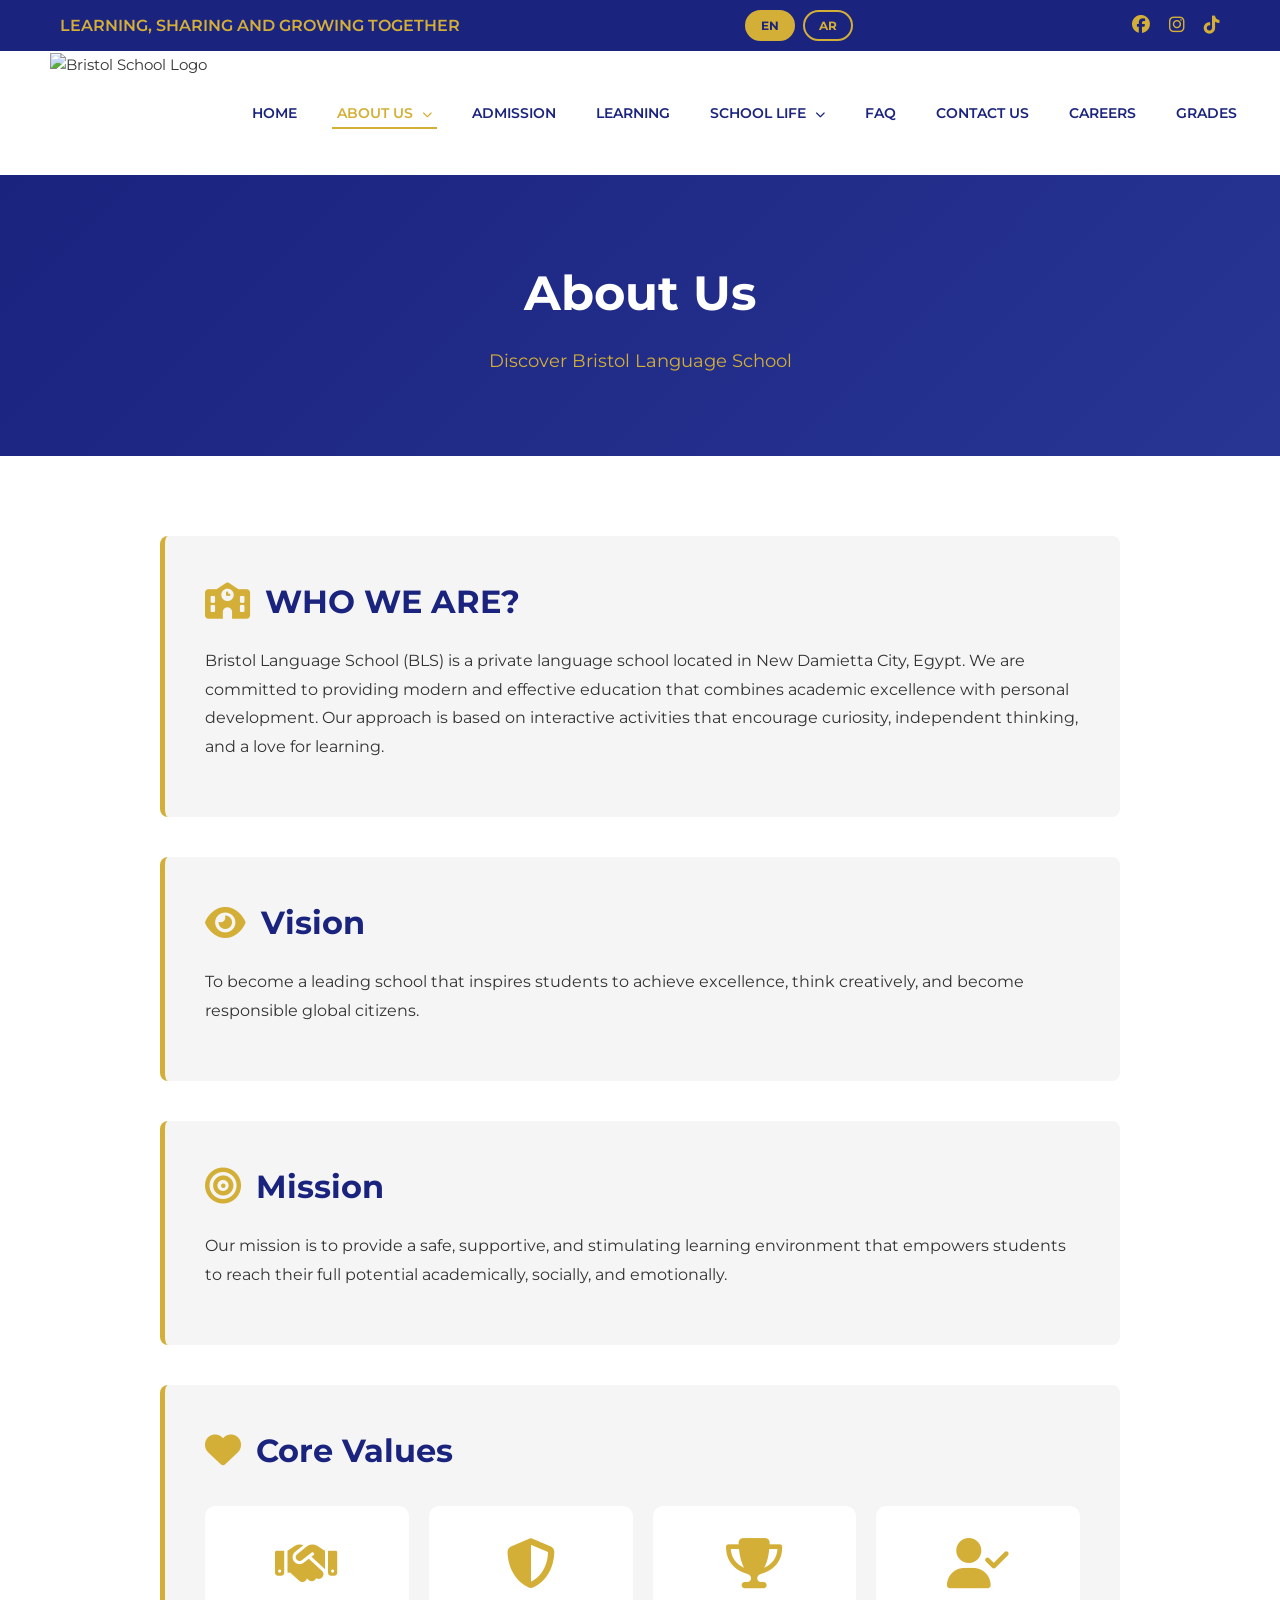
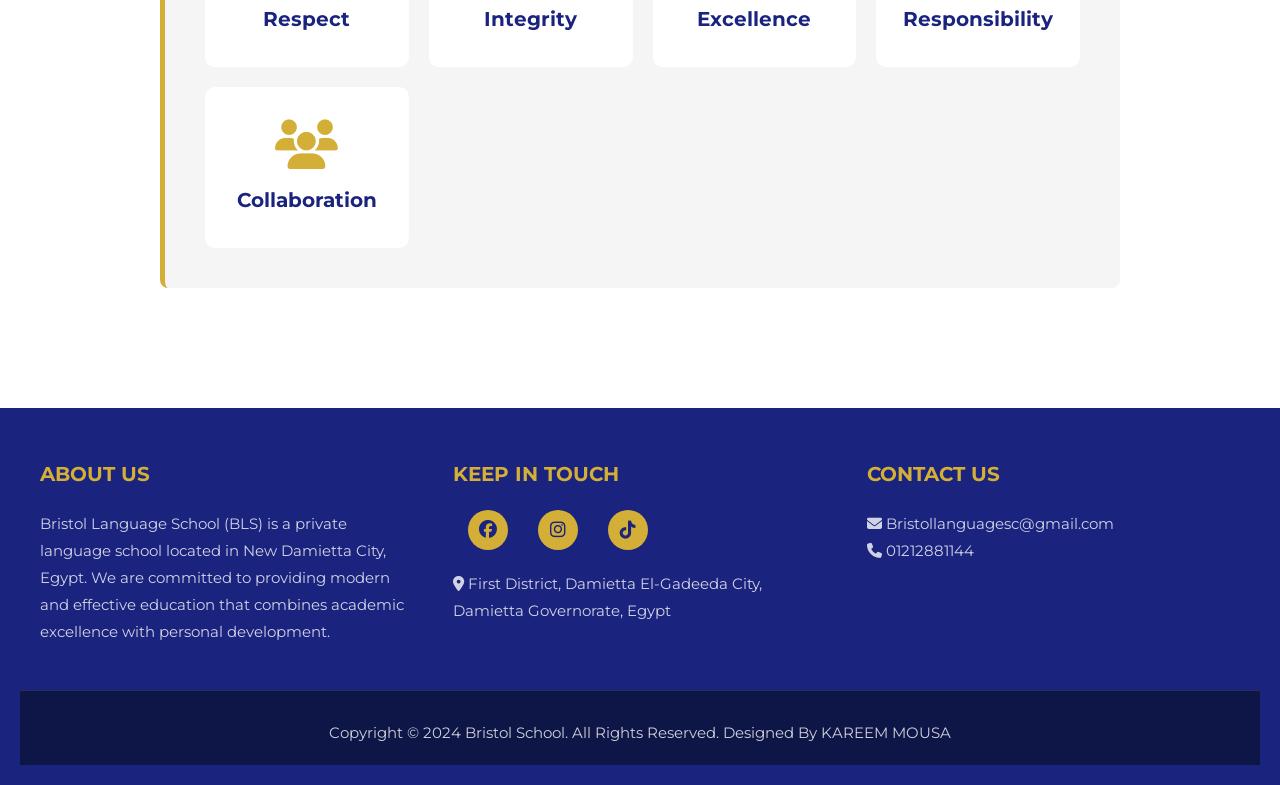
==== commit b7a1585b: "Add files via upload" ====
--- a/about.html
+++ b/about.html
@@ -529,6 +529,7 @@
                 <li><a href="faq.html" data-translate="nav.faq">FAQ</a></li>
                 <li><a href="contact.html" data-translate="nav.contact">Contact Us</a></li>
                 <li><a href="careers.html" data-translate="nav.careers">Careers</a></li>
+                <li><a href="grades.html" data-translate="nav.grades">Grades</a></li>
             </ul>
         </nav>
         <a href="admission.html" class="btn-apply" data-translate="nav.applyNow">APPLY NOW</a>
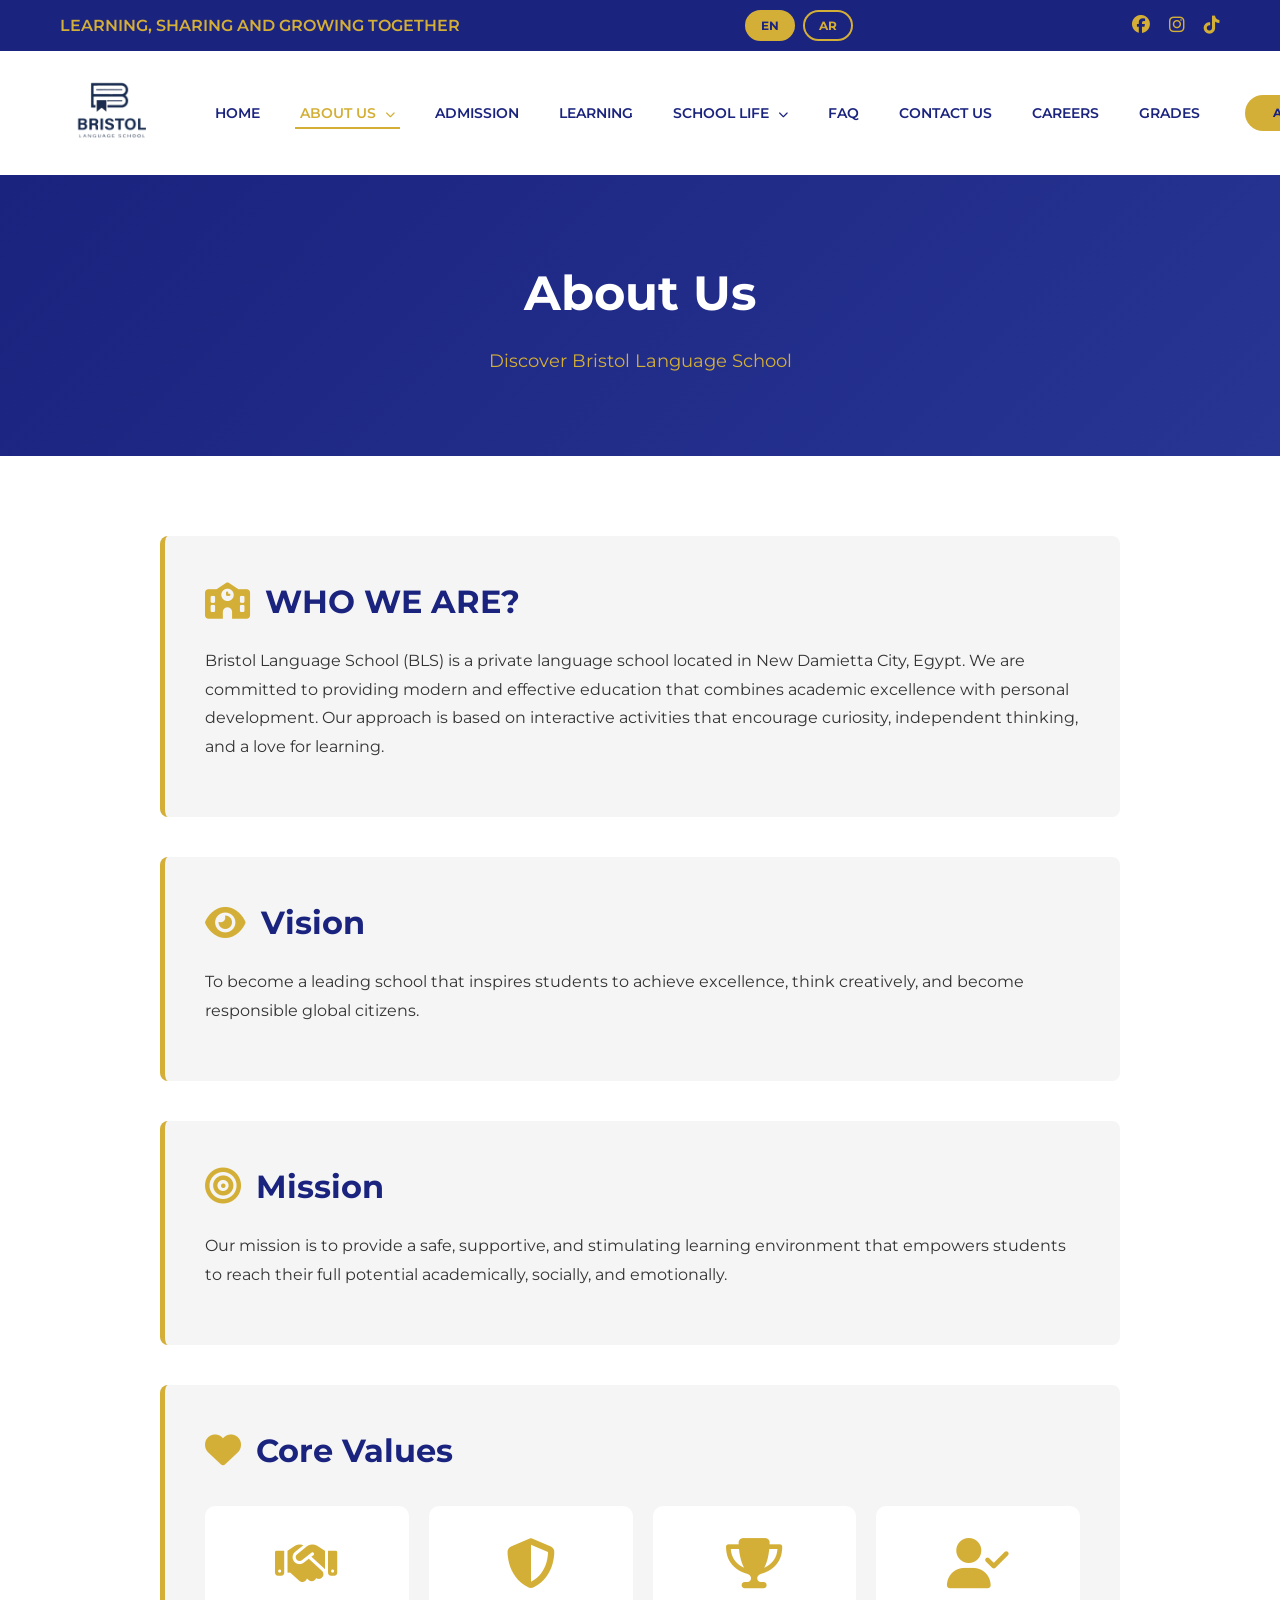
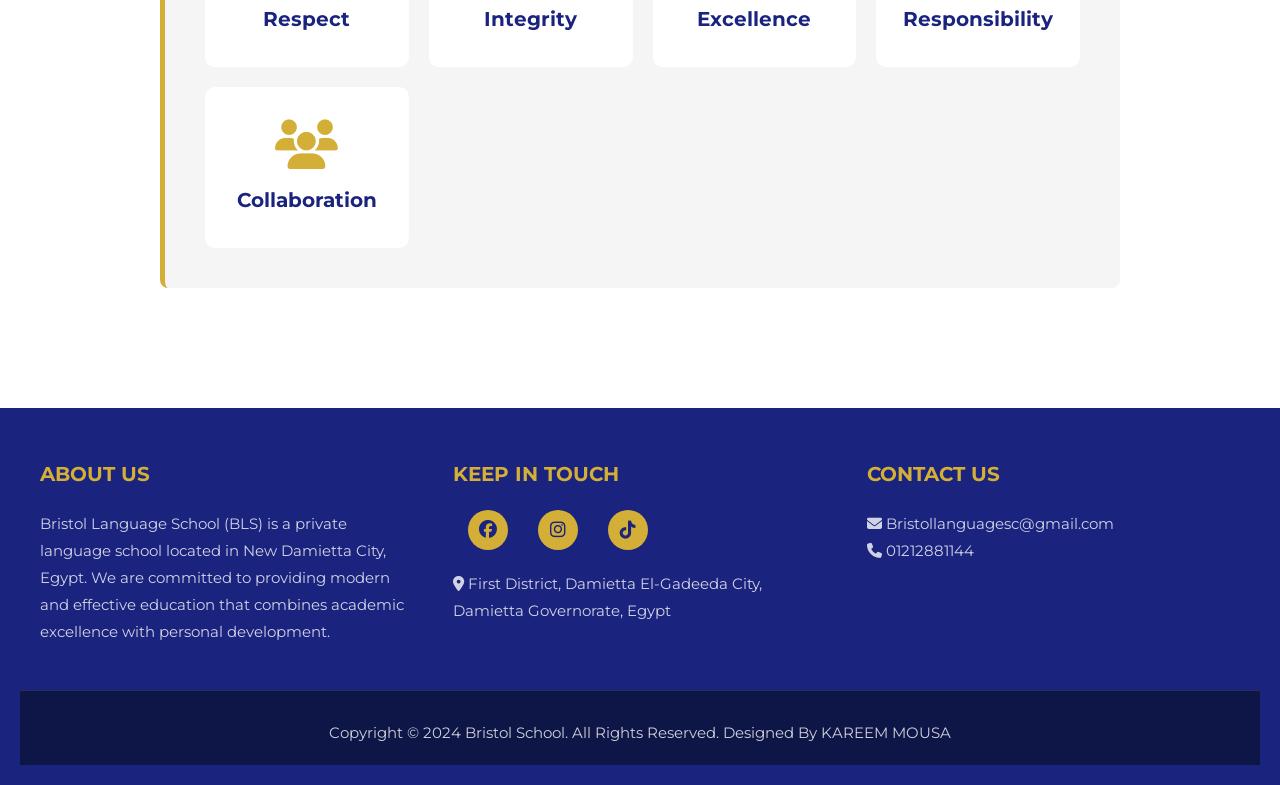
==== commit 16dcb360: "Add files via upload" ====
--- a/about.html
+++ b/about.html
@@ -505,7 +505,7 @@
 <header class="header">
     <div class="container">
         <div class="logo">
-            <img src="MY DATA/craiyon_045154_image.png" alt="Bristol School Logo">
+            <img src="mydata/craiyon_045154_image.png" alt="Bristol School Logo">
         </div>
         <nav class="main-menu">
             <ul class="nav-menu">
